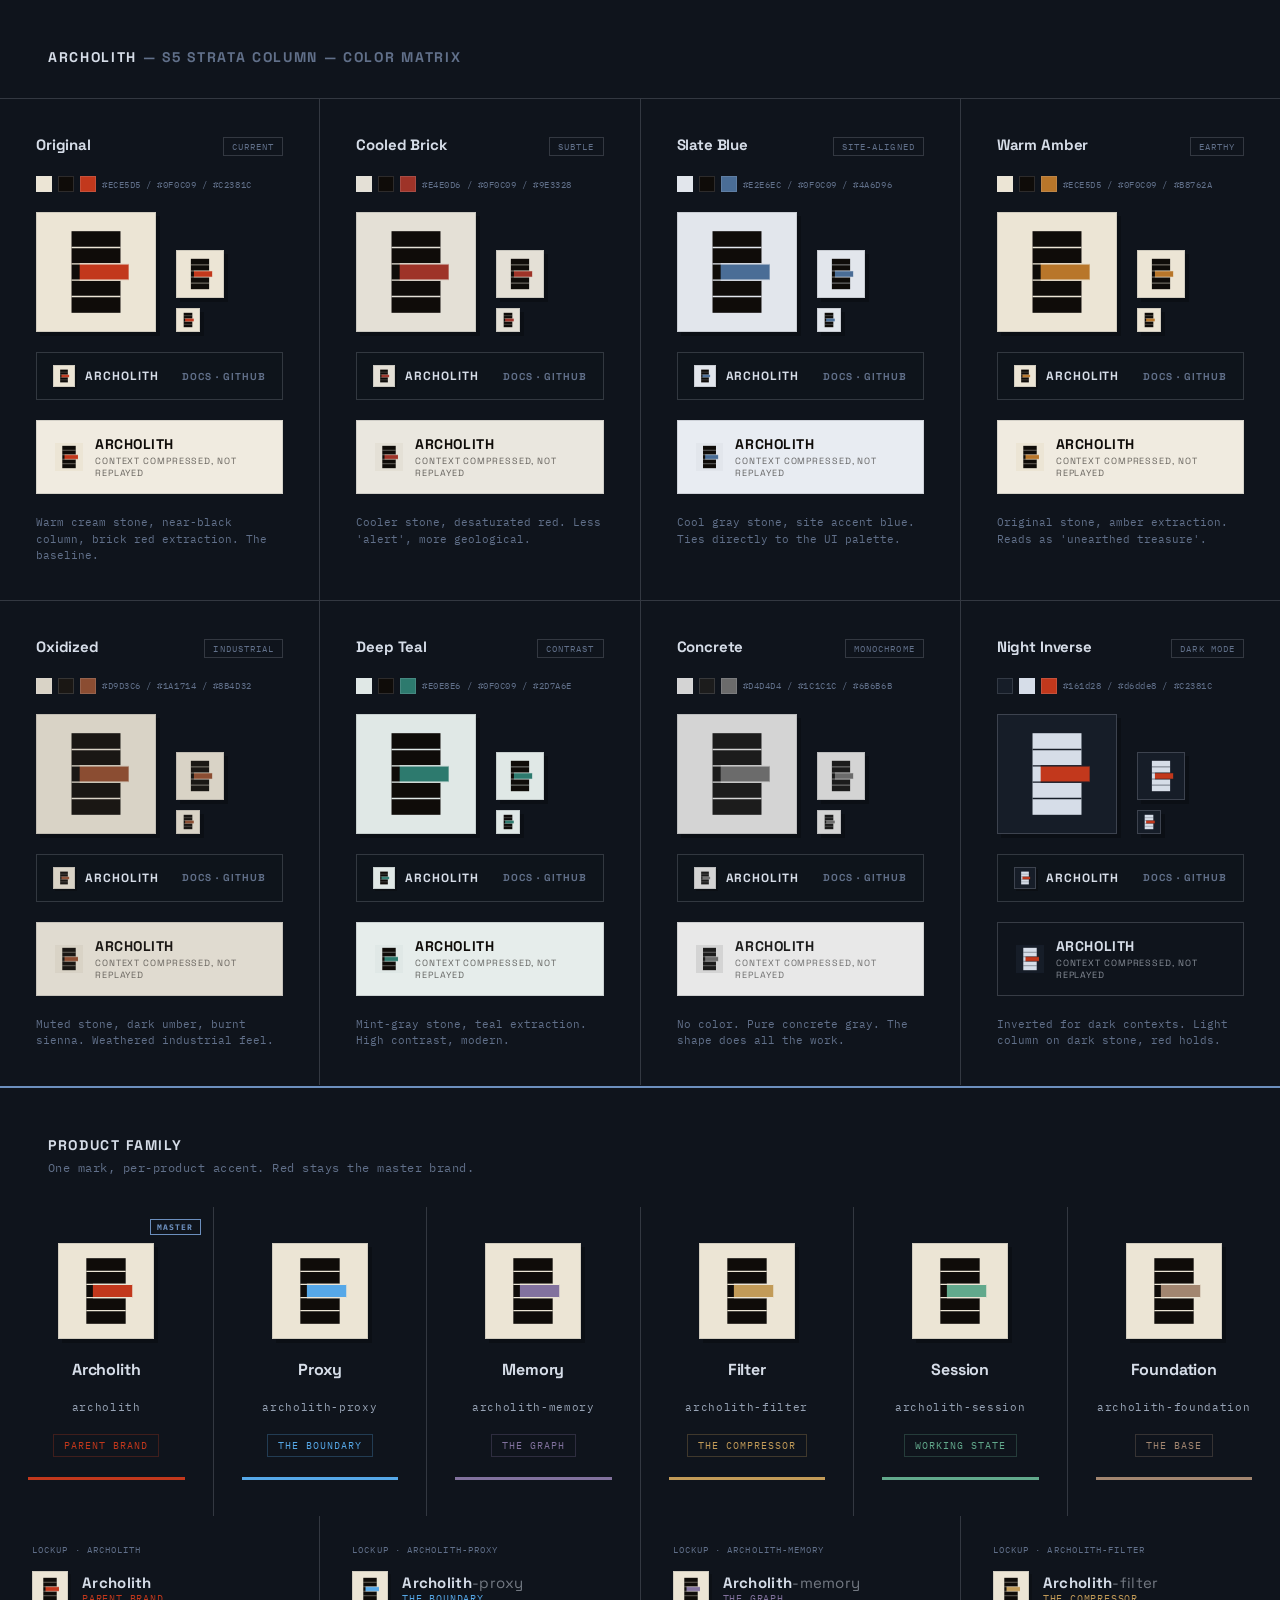
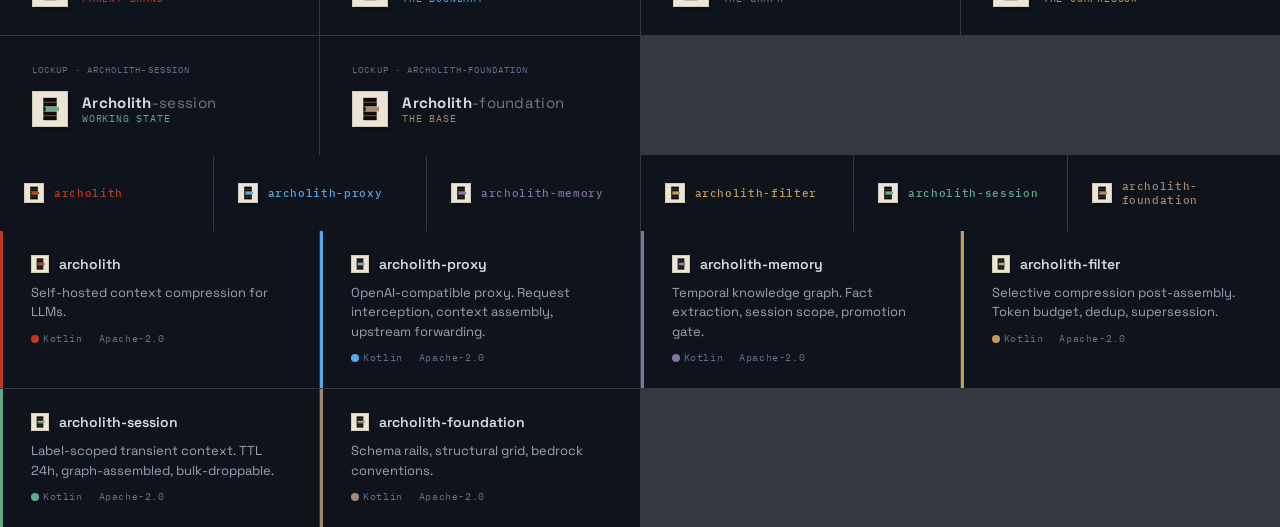
==== logos/color-matrix.html @ 09237b13 "chore: initialize archolith umbrella repo Group-level artifacts (.agent: plans, reviews, wrapups, ar" ====
<!DOCTYPE html>
<html lang="en">
<head>
<meta charset="UTF-8">
<meta name="viewport" content="width=device-width, initial-scale=1">
<title>Archolith Logo — Color Matrix</title>
<link href="https://fonts.googleapis.com/css2?family=IBM+Plex+Mono:wght@400;500;700&family=Space+Grotesk:wght@400;600;700&display=swap" rel="stylesheet">
<style>
:root {
  --bg: #0f141c;
  --ink: #d6dde8;
  --ink-2: #98a4b6;
  --ink-mute: #61708a;
  --accent: #6c8fbe;
  --rule: rgba(214,221,232,0.18);
}
*, *::before, *::after { box-sizing: border-box; margin: 0; padding: 0; }
body {
  background: var(--bg);
  color: var(--ink);
  font-family: "Space Grotesk", system-ui, sans-serif;
  -webkit-font-smoothing: antialiased;
}

header {
  padding: 48px 48px 32px;
  border-bottom: 1px solid var(--rule);
}
header h1 {
  font-size: 14px;
  font-weight: 700;
  text-transform: uppercase;
  letter-spacing: 0.12em;
  color: var(--ink-mute);
}
header h1 span { color: var(--ink); }

.grid {
  display: grid;
  grid-template-columns: repeat(auto-fill, minmax(280px, 1fr));
  gap: 1px;
  background: var(--rule);
}

.card {
  background: var(--bg);
  padding: 36px;
  display: flex;
  flex-direction: column;
  gap: 20px;
}

.card__head {
  display: flex;
  align-items: baseline;
  justify-content: space-between;
  gap: 8px;
}
.card__name {
  font-size: 15px;
  font-weight: 700;
  letter-spacing: -0.01em;
}
.card__tag {
  font-family: "IBM Plex Mono", monospace;
  font-size: 9px;
  letter-spacing: 0.12em;
  text-transform: uppercase;
  color: var(--ink-mute);
  padding: 3px 8px;
  border: 1px solid var(--rule);
}

.card__swatches {
  display: flex;
  gap: 6px;
  align-items: center;
}
.swatch {
  width: 16px; height: 16px;
  border: 1px solid rgba(214,221,232,0.15);
}
.swatch-label {
  font-family: "IBM Plex Mono", monospace;
  font-size: 9px;
  color: var(--ink-mute);
  letter-spacing: 0.06em;
}

.card__row {
  display: flex;
  align-items: end;
  gap: 20px;
}

.card__logo {
  display: grid;
  place-items: center;
  box-shadow: 4px 4px 0 rgba(0,0,0,0.25);
}
.card__logo img { width: 100%; height: 100%; display: block; }
.card__logo--xl { width: 120px; height: 120px; padding: 8px; }
.card__logo--md { width: 48px; height: 48px; padding: 4px; }
.card__logo--sm { width: 24px; height: 24px; padding: 2px; }

.card__nav {
  display: flex;
  align-items: center;
  gap: 10px;
  padding: 12px 16px;
  background: rgba(15,20,28,0.92);
  border: 1px solid var(--rule);
  font-size: 12px;
  font-weight: 700;
  text-transform: uppercase;
  letter-spacing: 0.08em;
}
.card__nav-shard {
  width: 22px; height: 22px; padding: 2px;
  box-shadow: 2px 2px 0 rgba(0,0,0,0.25);
  display: grid; place-items: center;
}
.card__nav-shard img { width: 100%; height: 100%; display: block; }
.card__nav-links {
  margin-left: auto;
  font-size: 10px;
  color: var(--ink-mute);
  letter-spacing: 0.1em;
}

.card__light {
  display: flex;
  align-items: center;
  gap: 12px;
  padding: 14px 18px;
}
.card__light-logo { width: 32px; height: 32px; }
.card__light-logo img { width: 100%; height: 100%; display: block; }
.card__light-text {
  font-size: 14px;
  font-weight: 700;
  letter-spacing: 0.04em;
  text-transform: uppercase;
}
.card__light-text span {
  display: block;
  font-size: 9px;
  font-weight: 400;
  letter-spacing: 0.1em;
  margin-top: 2px;
  opacity: 0.6;
}

.card__desc {
  font-family: "IBM Plex Mono", monospace;
  font-size: 11px;
  color: var(--ink-mute);
  line-height: 1.5;
}
</style>
</head>
<body>

<header>
  <h1><span>Archolith</span> &mdash; S5 Strata Column &mdash; Color Matrix</h1>
</header>

<div class="grid" id="grid"></div>

<!-- Product Family Section -->
<div class="family-section" id="family-section">
  <div class="family-header">
    <h2>Product Family</h2>
    <p>One mark, per-product accent. Red stays the master brand.</p>
  </div>
</div>

<style>
.family-section {
  border-top: 2px solid var(--accent);
  margin-top: 1px;
}
.family-header {
  padding: 48px 48px 0;
}
.family-header h2 {
  font-size: 14px;
  font-weight: 700;
  text-transform: uppercase;
  letter-spacing: 0.12em;
  color: var(--ink);
  margin-bottom: 6px;
}
.family-header p {
  font-family: "IBM Plex Mono", monospace;
  font-size: 12px;
  color: var(--ink-mute);
  letter-spacing: 0.04em;
}

.family-strip {
  display: flex;
  align-items: stretch;
  gap: 1px;
  background: var(--rule);
  margin-top: 32px;
}
.family-member {
  flex: 1;
  background: var(--bg);
  padding: 36px 28px;
  display: flex;
  flex-direction: column;
  align-items: center;
  gap: 20px;
  text-align: center;
  position: relative;
}
.family-member--master::after {
  content: "MASTER";
  position: absolute;
  top: 12px;
  right: 12px;
  font-family: "IBM Plex Mono", monospace;
  font-size: 8px;
  font-weight: 700;
  letter-spacing: 0.14em;
  color: var(--accent);
  padding: 2px 6px;
  border: 1px solid var(--accent);
}
.family-logo {
  width: 96px; height: 96px;
  padding: 6px;
  box-shadow: 4px 4px 0 rgba(0,0,0,0.25);
  display: grid; place-items: center;
}
.family-logo img { width: 100%; height: 100%; display: block; }
.family-name {
  font-size: 16px;
  font-weight: 700;
  letter-spacing: -0.01em;
}
.family-pkg {
  font-family: "IBM Plex Mono", monospace;
  font-size: 11px;
  letter-spacing: 0.06em;
  color: var(--ink-2);
}
.family-role {
  font-family: "IBM Plex Mono", monospace;
  font-size: 10px;
  letter-spacing: 0.1em;
  text-transform: uppercase;
  padding: 4px 10px;
  border: 1px solid var(--rule);
}
.family-swatch {
  width: 100%;
  height: 3px;
  margin-top: auto;
}

/* Lockup row */
.family-lockups {
  display: grid;
  grid-template-columns: repeat(auto-fit, minmax(260px, 1fr));
  gap: 1px;
  background: var(--rule);
}
.family-lockup {
  background: var(--bg);
  padding: 28px 32px;
  display: flex;
  flex-direction: column;
  gap: 16px;
}
.family-lockup__label {
  font-family: "IBM Plex Mono", monospace;
  font-size: 9px;
  letter-spacing: 0.12em;
  text-transform: uppercase;
  color: var(--ink-mute);
}
.family-lockup__row {
  display: flex;
  align-items: center;
  gap: 14px;
}
.family-lockup__mark {
  width: 36px; height: 36px; padding: 3px; flex-shrink: 0;
  box-shadow: 3px 3px 0 rgba(0,0,0,0.2);
  display: grid; place-items: center;
}
.family-lockup__mark img { width: 100%; height: 100%; display: block; }
.family-lockup__text {
  font-size: 15px;
  font-weight: 700;
  letter-spacing: 0.02em;
}
.family-lockup__text span {
  font-weight: 400;
  opacity: 0.5;
}
.family-lockup__sub {
  font-family: "IBM Plex Mono", monospace;
  font-size: 10px;
  letter-spacing: 0.08em;
  text-transform: uppercase;
}

/* Badge row */
.family-badges {
  display: flex;
  gap: 1px;
  background: var(--rule);
  flex-wrap: wrap;
}
.family-badge {
  flex: 1;
  min-width: 180px;
  background: var(--bg);
  padding: 24px;
  display: flex;
  align-items: center;
  gap: 10px;
}
.family-badge__mark {
  width: 20px; height: 20px; padding: 1px; flex-shrink: 0;
  box-shadow: 2px 2px 0 rgba(0,0,0,0.2);
  display: grid; place-items: center;
}
.family-badge__mark img { width: 100%; height: 100%; display: block; }
.family-badge__text {
  font-family: "IBM Plex Mono", monospace;
  font-size: 11px;
  font-weight: 500;
  letter-spacing: 0.06em;
}

/* GitHub-style cards */
.family-repos {
  display: grid;
  grid-template-columns: repeat(auto-fit, minmax(300px, 1fr));
  gap: 1px;
  background: var(--rule);
}
.family-repo {
  background: var(--bg);
  padding: 24px 28px;
  display: flex;
  flex-direction: column;
  gap: 10px;
  border-left: 3px solid transparent;
}
.family-repo__head {
  display: flex;
  align-items: center;
  gap: 10px;
}
.family-repo__icon {
  width: 18px; height: 18px; padding: 1px; flex-shrink: 0;
  box-shadow: 2px 2px 0 rgba(0,0,0,0.15);
  display: grid; place-items: center;
}
.family-repo__icon img { width: 100%; height: 100%; display: block; }
.family-repo__name {
  font-size: 14px;
  font-weight: 600;
}
.family-repo__desc {
  font-size: 13px;
  color: var(--ink-2);
  line-height: 1.5;
}
.family-repo__meta {
  display: flex;
  gap: 16px;
  font-family: "IBM Plex Mono", monospace;
  font-size: 10px;
  color: var(--ink-mute);
  letter-spacing: 0.06em;
}
.family-repo__dot {
  width: 8px; height: 8px;
  border-radius: 50%;
  display: inline-block;
  margin-right: 4px;
  vertical-align: middle;
}
</style>

<script>
var variants = [
  {
    name: "Original",
    tag: "current",
    stone: "#ECE5D5",
    block: "#0F0C09",
    accent: "#C2381C",
    desc: "Warm cream stone, near-black column, brick red extraction. The baseline.",
    lightBg: "#f0ebe0",
    lightText: "#0f0c09",
  },
  {
    name: "Cooled Brick",
    tag: "subtle",
    stone: "#E4E0D6",
    block: "#0F0C09",
    accent: "#9E3328",
    desc: "Cooler stone, desaturated red. Less 'alert', more geological.",
    lightBg: "#eae7df",
    lightText: "#0f0c09",
  },
  {
    name: "Slate Blue",
    tag: "site-aligned",
    stone: "#E2E6EC",
    block: "#0F0C09",
    accent: "#4A6D96",
    desc: "Cool gray stone, site accent blue. Ties directly to the UI palette.",
    lightBg: "#e8ecf2",
    lightText: "#0f0c09",
  },
  {
    name: "Warm Amber",
    tag: "earthy",
    stone: "#ECE5D5",
    block: "#0F0C09",
    accent: "#B8762A",
    desc: "Original stone, amber extraction. Reads as 'unearthed treasure'.",
    lightBg: "#f0ebe0",
    lightText: "#0f0c09",
  },
  {
    name: "Oxidized",
    tag: "industrial",
    stone: "#D9D3C6",
    block: "#1A1714",
    accent: "#8B4D32",
    desc: "Muted stone, dark umber, burnt sienna. Weathered industrial feel.",
    lightBg: "#e0dbd0",
    lightText: "#1a1714",
  },
  {
    name: "Deep Teal",
    tag: "contrast",
    stone: "#E0E8E6",
    block: "#0F0C09",
    accent: "#2D7A6E",
    desc: "Mint-gray stone, teal extraction. High contrast, modern.",
    lightBg: "#e6edeb",
    lightText: "#0f0c09",
  },
  {
    name: "Concrete",
    tag: "monochrome",
    stone: "#D4D4D4",
    block: "#1C1C1C",
    accent: "#6B6B6B",
    desc: "No color. Pure concrete gray. The shape does all the work.",
    lightBg: "#e8e8e8",
    lightText: "#1c1c1c",
  },
  {
    name: "Night Inverse",
    tag: "dark mode",
    stone: "#161d28",
    block: "#d6dde8",
    accent: "#C2381C",
    desc: "Inverted for dark contexts. Light column on dark stone, red holds.",
    lightBg: "#0f141c",
    lightText: "#d6dde8",
  },
];

function buildSVG(stone, block, accent) {
  return "data:image/svg+xml," + encodeURIComponent(
    '<svg xmlns="http://www.w3.org/2000/svg" viewBox="0 0 100 100">' +
    '<rect width="100" height="100" fill="' + stone + '"/>' +
    '<rect x="26" y="10" width="48" height="80" fill="' + block + '"/>' +
    '<line x1="26" y1="26" x2="74" y2="26" stroke="' + stone + '" stroke-width="1.4"/>' +
    '<line x1="26" y1="42" x2="74" y2="42" stroke="' + stone + '" stroke-width="1.4"/>' +
    '<line x1="26" y1="58" x2="74" y2="58" stroke="' + stone + '" stroke-width="1.4"/>' +
    '<line x1="26" y1="74" x2="74" y2="74" stroke="' + stone + '" stroke-width="1.4"/>' +
    '<rect x="34" y="42" width="48" height="16" fill="' + accent + '"/>' +
    '<line x1="34" y1="58" x2="82" y2="58" stroke="' + stone + '" stroke-width="1.4"/>' +
    '<line x1="34" y1="42" x2="82" y2="42" stroke="' + stone + '" stroke-width="1.4"/>' +
    '</svg>'
  );
}

var grid = document.getElementById("grid");

variants.forEach(function(v) {
  var src = buildSVG(v.stone, v.block, v.accent);
  var borderCol = v.stone === "#161d28" ? "rgba(214,221,232,0.2)" : "rgba(15,20,28,0.12)";

  var html = '<div class="card">' +
    '<div class="card__head">' +
      '<span class="card__name">' + v.name + '</span>' +
      '<span class="card__tag">' + v.tag + '</span>' +
    '</div>' +
    '<div class="card__swatches">' +
      '<div class="swatch" style="background:' + v.stone + '"></div>' +
      '<div class="swatch" style="background:' + v.block + '"></div>' +
      '<div class="swatch" style="background:' + v.accent + '"></div>' +
      '<span class="swatch-label">' + v.stone + ' / ' + v.block + ' / ' + v.accent + '</span>' +
    '</div>' +
    '<div class="card__row">' +
      '<div class="card__logo card__logo--xl" style="background:' + v.stone + ';border:1px solid ' + borderCol + '"><img src="' + src + '" alt=""></div>' +
      '<div style="display:flex;flex-direction:column;gap:10px;">' +
        '<div class="card__logo card__logo--md" style="background:' + v.stone + ';border:1px solid ' + borderCol + '"><img src="' + src + '" alt=""></div>' +
        '<div class="card__logo card__logo--sm" style="background:' + v.stone + ';border:1px solid ' + borderCol + '"><img src="' + src + '" alt=""></div>' +
      '</div>' +
    '</div>' +
    '<div class="card__nav">' +
      '<span class="card__nav-shard" style="background:' + v.stone + ';border:1px solid ' + borderCol + '"><img src="' + src + '" alt=""></span>' +
      'ARCHOLITH' +
      '<span class="card__nav-links">Docs &middot; GitHub</span>' +
    '</div>' +
    '<div class="card__light" style="background:' + v.lightBg + ';border:1px solid ' + borderCol + ';">' +
      '<div class="card__light-logo"><img src="' + src + '" alt=""></div>' +
      '<div class="card__light-text" style="color:' + v.lightText + '">Archolith<span>Context compressed, not replayed</span></div>' +
    '</div>' +
    '<p class="card__desc">' + v.desc + '</p>' +
  '</div>';

  grid.insertAdjacentHTML("beforeend", html);
});
</script>

<script>
void function() {
  var stone = "#ECE5D5";
  var block = "#0F0C09";

  var products = [
    { name: "Archolith", pkg: "archolith", accent: "#C2381C", role: "Parent brand", desc: "Self-hosted context compression for LLMs.", master: true },
    { name: "Proxy", pkg: "archolith-proxy", accent: "#56a8e8", role: "The boundary", desc: "OpenAI-compatible proxy. Request interception, context assembly, upstream forwarding." },
    { name: "Memory", pkg: "archolith-memory", accent: "#82729e", role: "The graph", desc: "Temporal knowledge graph. Fact extraction, session scope, promotion gate." },
    { name: "Filter", pkg: "archolith-filter", accent: "#c29b58", role: "The compressor", desc: "Selective compression post-assembly. Token budget, dedup, supersession." },
    { name: "Session", pkg: "archolith-session", accent: "#62a98c", role: "Working state", desc: "Label-scoped transient context. TTL 24h, graph-assembled, bulk-droppable." },
    { name: "Foundation", pkg: "archolith-foundation", accent: "#a28670", role: "The base", desc: "Schema rails, structural grid, bedrock conventions." },
  ];

  var section = document.getElementById("family-section");

  // --- Strip of logos ---
  var strip = '<div class="family-strip">';
  products.forEach(function(p) {
    var src = buildSVG(stone, block, p.accent);
    strip += '<div class="family-member' + (p.master ? " family-member--master" : "") + '">' +
      '<div class="family-logo" style="background:' + stone + ';border:1px solid rgba(15,20,28,0.12)"><img src="' + src + '" alt=""></div>' +
      '<div class="family-name">' + p.name + '</div>' +
      '<div class="family-pkg">' + p.pkg + '</div>' +
      '<div class="family-role" style="color:' + p.accent + ';border-color:' + p.accent + '44">' + p.role + '</div>' +
      '<div class="family-swatch" style="background:' + p.accent + '"></div>' +
      '</div>';
  });
  strip += '</div>';

  // --- Lockup row (text + mark combos) ---
  var lockups = '<div class="family-lockups">';
  products.forEach(function(p) {
    var src = buildSVG(stone, block, p.accent);
    lockups += '<div class="family-lockup">' +
      '<div class="family-lockup__label">Lockup &middot; ' + p.pkg + '</div>' +
      '<div class="family-lockup__row">' +
        '<div class="family-lockup__mark" style="background:' + stone + ';border:1px solid rgba(15,20,28,0.12)"><img src="' + src + '" alt=""></div>' +
        '<div>' +
          '<div class="family-lockup__text">Archolith' + (p.master ? '' : '<span>-' + p.pkg.replace('archolith-','') + '</span>') + '</div>' +
          '<div class="family-lockup__sub" style="color:' + p.accent + '">' + p.role + '</div>' +
        '</div>' +
      '</div>' +
    '</div>';
  });
  lockups += '</div>';

  // --- Inline badges ---
  var badges = '<div class="family-badges">';
  products.forEach(function(p) {
    var src = buildSVG(stone, block, p.accent);
    badges += '<div class="family-badge">' +
      '<div class="family-badge__mark" style="background:' + stone + ';border:1px solid rgba(15,20,28,0.12)"><img src="' + src + '" alt=""></div>' +
      '<div class="family-badge__text" style="color:' + p.accent + '">' + p.pkg + '</div>' +
    '</div>';
  });
  badges += '</div>';

  // --- GitHub-style repo cards ---
  var repos = '<div class="family-repos">';
  products.forEach(function(p) {
    var src = buildSVG(stone, block, p.accent);
    repos += '<div class="family-repo" style="border-left-color:' + p.accent + '">' +
      '<div class="family-repo__head">' +
        '<div class="family-repo__icon" style="background:' + stone + ';border:1px solid rgba(15,20,28,0.12)"><img src="' + src + '" alt=""></div>' +
        '<div class="family-repo__name">' + p.pkg + '</div>' +
      '</div>' +
      '<div class="family-repo__desc">' + p.desc + '</div>' +
      '<div class="family-repo__meta">' +
        '<span><span class="family-repo__dot" style="background:' + p.accent + '"></span>Kotlin</span>' +
        '<span>Apache-2.0</span>' +
      '</div>' +
    '</div>';
  });
  repos += '</div>';

  section.insertAdjacentHTML("beforeend", strip + lockups + badges + repos);
}();
</script>

</body>
</html>
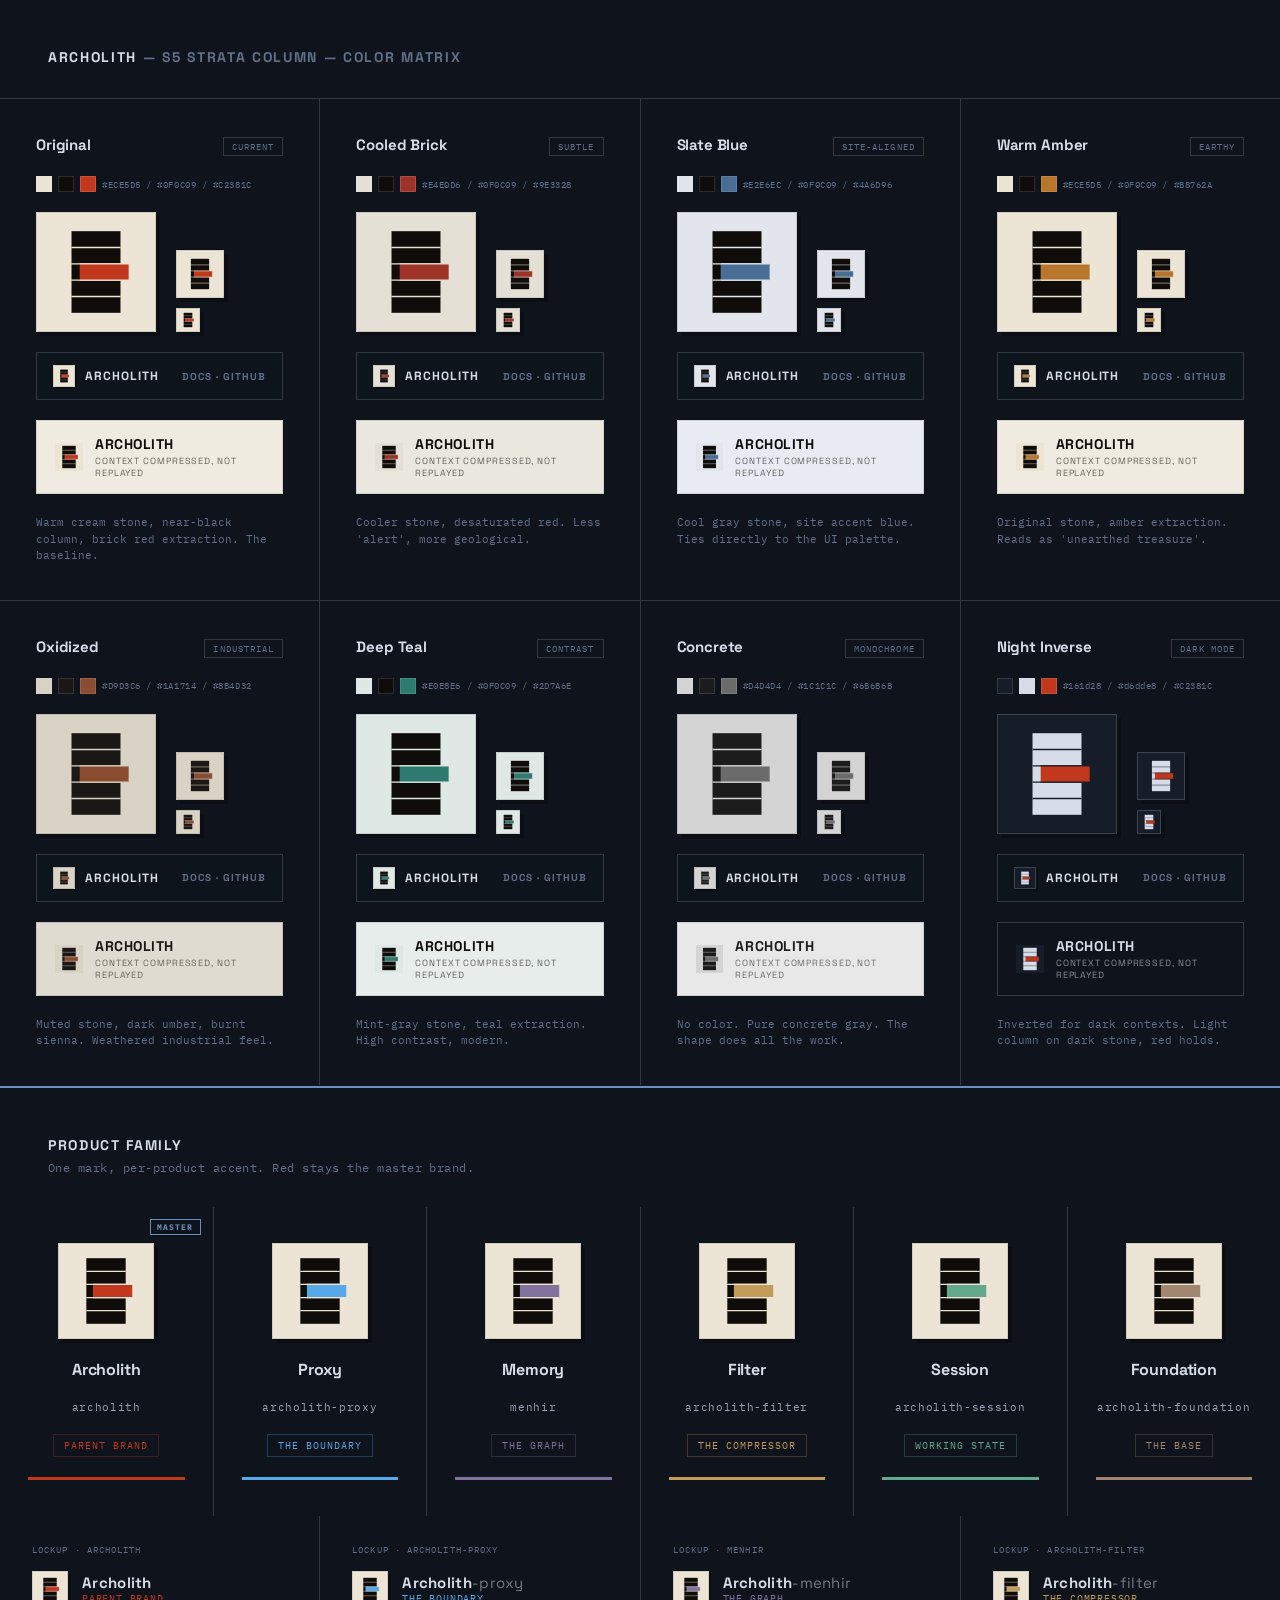
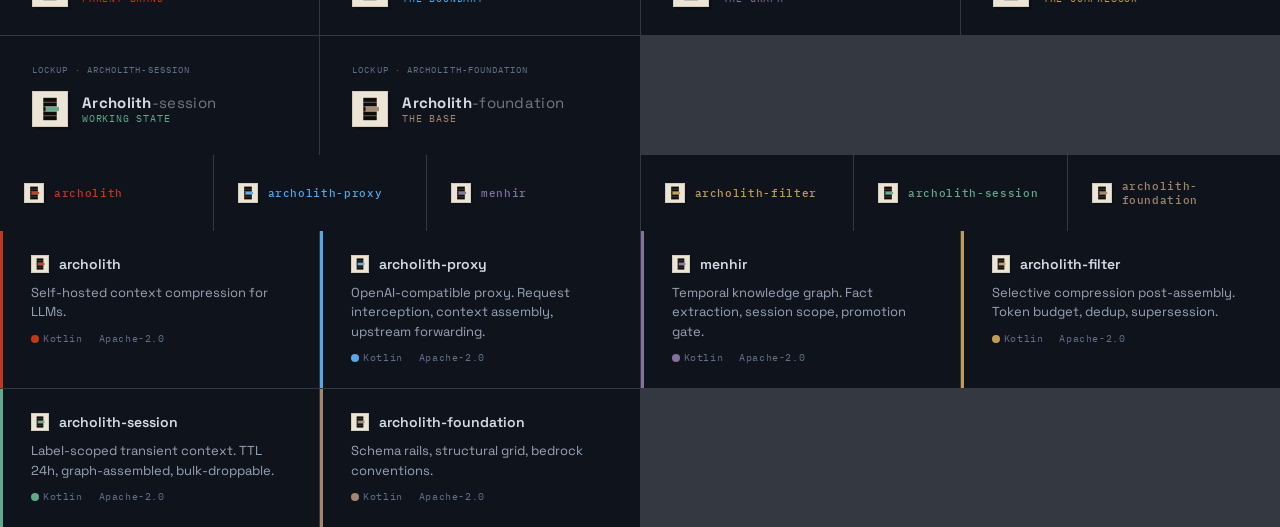
==== commit f6f3f799: "docs: correct experimental positioning and Menhir naming" ====
--- a/logos/color-matrix.html
+++ b/logos/color-matrix.html
@@ -538,7 +538,7 @@
   var products = [
     { name: "Archolith", pkg: "archolith", accent: "#C2381C", role: "Parent brand", desc: "Self-hosted context compression for LLMs.", master: true },
     { name: "Proxy", pkg: "archolith-proxy", accent: "#56a8e8", role: "The boundary", desc: "OpenAI-compatible proxy. Request interception, context assembly, upstream forwarding." },
-    { name: "Memory", pkg: "archolith-memory", accent: "#82729e", role: "The graph", desc: "Temporal knowledge graph. Fact extraction, session scope, promotion gate." },
+    { name: "Memory", pkg: "menhir", accent: "#82729e", role: "The graph", desc: "Temporal knowledge graph. Fact extraction, session scope, promotion gate." },
     { name: "Filter", pkg: "archolith-filter", accent: "#c29b58", role: "The compressor", desc: "Selective compression post-assembly. Token budget, dedup, supersession." },
     { name: "Session", pkg: "archolith-session", accent: "#62a98c", role: "Working state", desc: "Label-scoped transient context. TTL 24h, graph-assembled, bulk-droppable." },
     { name: "Foundation", pkg: "archolith-foundation", accent: "#a28670", role: "The base", desc: "Schema rails, structural grid, bedrock conventions." },
